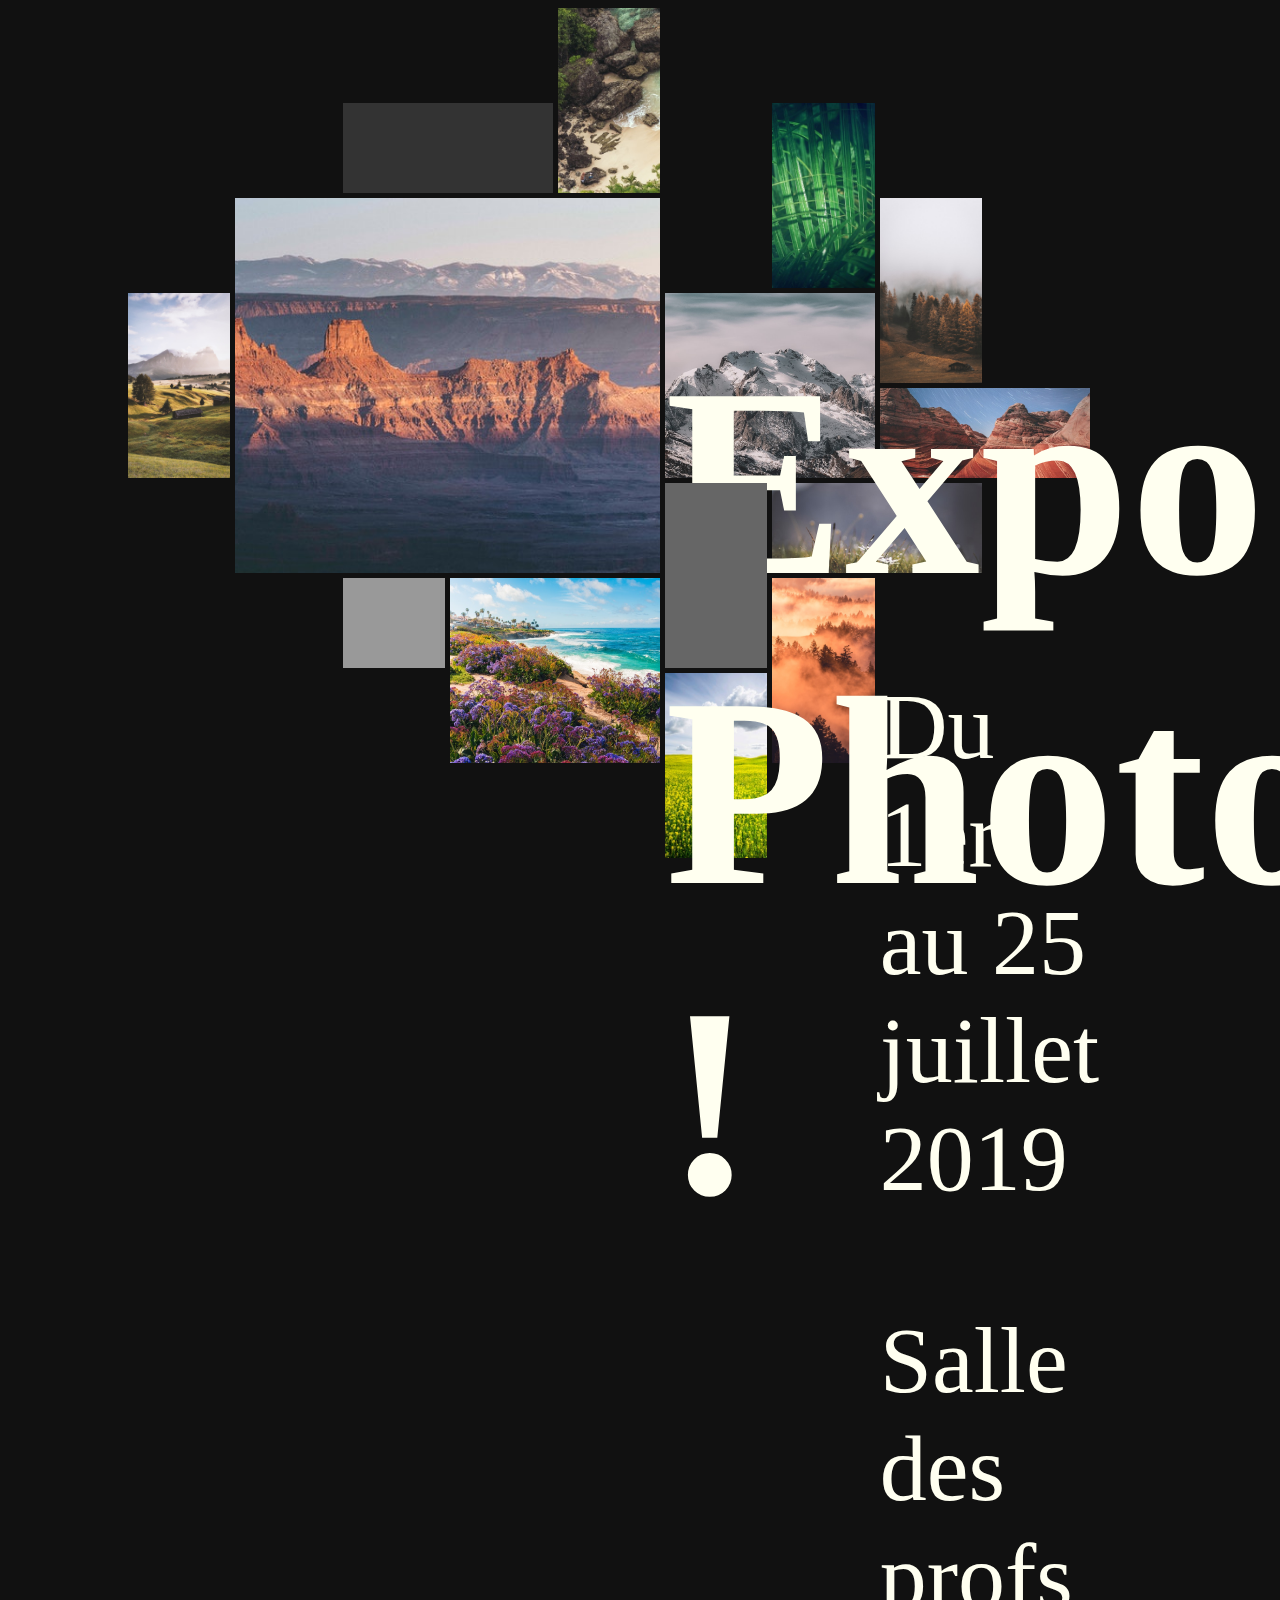
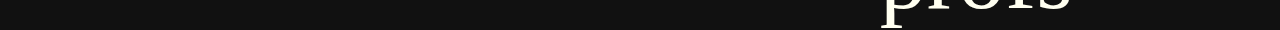
==== index.html @ 16495965 "Add files via upload" ====
<!DOCTYPE html>
<html lang="en">
<head>
    <meta charset="UTF-8">
    <meta name="viewport" content="width=device-width, initial-scale=1.0">
    <title>Document</title>
    <link rel="stylesheet" href="css/style.css">

</head>
<body>
    <header>

    </header>
    <main>
        <div class="grid-container">
            <div class="item img1">
                <img src="images/artem-beliaikin@4k-wallpaper-background-beautiful-853199.jpg">
            </div>
            <div class="item img2">
                <img src="images/artem-beliaikin@abstract-art-artistic-2490925.jpg" alt="">
            </div>
            <div class="item img3">
                <img src="images/ian-beckley@aerial-shot-bird-s-eye-view-canyon-2479904.jpg" alt="">
            </div>
             <div class="item img4">
                <img src="images/eberhard-grossgasteiger@4k-wallpaper-autumn-clouds-2310641.jpg" alt="">
            </div>
           <div class="item img5">
                <img src="images/eberhard-grossgasteiger@agriculture-cabin-clouds-2437291.jpg" alt="">
            </div>
            <div class="item img6">
                <img src="images/eberhard-grossgasteiger@cold-daylight-desktop-wallpaper-1366919.jpg" alt="">
            </div>
            <div class="item img7">
                <img src="images/ian-beckley@adventure-canyon-desert-2440080.jpg" alt="">
            </div>
            <div class="item img8">
                <img src="images/eberhard-grossgasteiger@4k-wallpaper-alpine-alpine-flower-2310640.jpg" alt="">
            </div> 
            <div class="item img9">
                <img src="images/ian-beckley@beach-flora-flowers-2440025.jpg" alt="">
            </div>
            <div class="item img10">
                <img src="images/ian-beckley@bright-dawn-evening-2440061.jpg" alt="">
            </div>
            <div class="item img11">
                <img src="images/ian-beckley@cloudiness-clouds-countryside-2440016.jpg" alt="">
            </div>
            <div class="item titre">
                <h2>Expo Photos !</h2>
            </div> 
            <div class="item text">
                <p>Du 1er au 25 juillet 2019</p>
                <p>Salle des profs</p>
            </div>
            <div class="item fond-gris-fonce"></div>
             <div class="item fond-gris-moyen"></div>
           <div class="item fond-gris-clair"></div>
        </div>
    </main>
    <footer>

    </footer>
</body>
</html>
---- css/style.css ----
/************** GENERAL ***********/
/* *{
    outline: 1px dashed red;
} */
body{
    background-color: #111111;
}
.grid-container{
    display: grid;
    grid-template-rows: repeat(4,1fr);
    grid-template-columns: repeat(7,1fr);
    grid-gap:5px;
}
.grid-container img{
    width:100%;
    height:100%;
    object-fit: cover;
}
 /* .grid-container .item{
    height: 400px;
}  */
/* .grid-container .img1{
   background-position: center;
    background-size: cover;
    background-repeat: no-repeat;
    background-image: url(../images/artem-beliaikin@4k-wallpaper-background-beautiful-853199.jpg);
} */
.grid-container .titre{
    font-size: 85px;
    grid-area: 3/1/4/7;
}
.grid-container .text{
    font-size: 50px;
    grid-area: 4/1/5/7;
}

.grid-container .item>h2, .grid-container .item>p{
    color: ivory;
}
.grid-container .fond-gris-fonce{
    background-color: #333333;
}
.grid-container .fond-gris-moyen{
    background-color: #666666 ;
}
.grid-container .fond-gris-clair{
    background-color: #999999 ;
}

@media screen and (min-width:768px) and (max-width:1024px){
    .grid-container{
        display: grid;
        grid-template-rows: repeat(3,1fr);
    }
    .grid-container .titre{
        font-size: 50px;
        grid-area: 3/1/4/4;
    }
    .grid-container .text{
        font-size: 32px;
        grid-area: 3/5/4/8;
    }

}
@media screen and (min-width:1025px){
    .grid-container{
        margin:auto;
        display: grid;
        grid-template-rows: repeat(9,10%);
        grid-template-columns: repeat(9,10%);
        width:80vw;
        height:100vh;
    }

    /* .grid-container .item{
        height:2px;
    } */
    .grid-container .fond-gris-fonce{
        grid-area: 2/3/3/5;
    }
    .grid-container .img1{
        grid-area: 1/5/3/6;
    }
    .grid-container .img2{
        grid-area: 2/7/4/8;
    }
    .grid-container .img3{
        grid-area: 3/2/7/6;
       
    }
     .grid-container .img4{
        grid-area: 3/8/5/9;
    }
  
    .grid-container .img5{
        grid-area: 4/1/6/2;
    }
    .grid-container .img6{
        grid-area: 4/ 6/ 6/8 ;
    }
    
    .grid-container .img7{
        grid-area: 5/ 8/ 6/10 ;
       
    }
    .grid-container .img8{
        grid-area: 6/7 /7 /9 ;
    }
    .grid-container .img9{
        grid-area: 7/4 /9 /6 ; 
    }
    .grid-container .img10{
        grid-area: 7/7 /9 /8 ;
    }
    .grid-container .img11{
        grid-area: 8/6 /10/7;
    }
    .grid-container .fond-gris-moyen{
        grid-area: 6/6 /8/7 ;
    }
    .grid-container .fond-gris-clair{
        grid-area: 7/ 3/8 /4 ;
    }
    .grid-container .titre{
        grid-area: 2/6/4/8 ;
        font-size: 180px;
    }
    .grid-container .text{
        grid-area: 7/ 8/9 /10 ;
        font-size: 94px;
    }

}
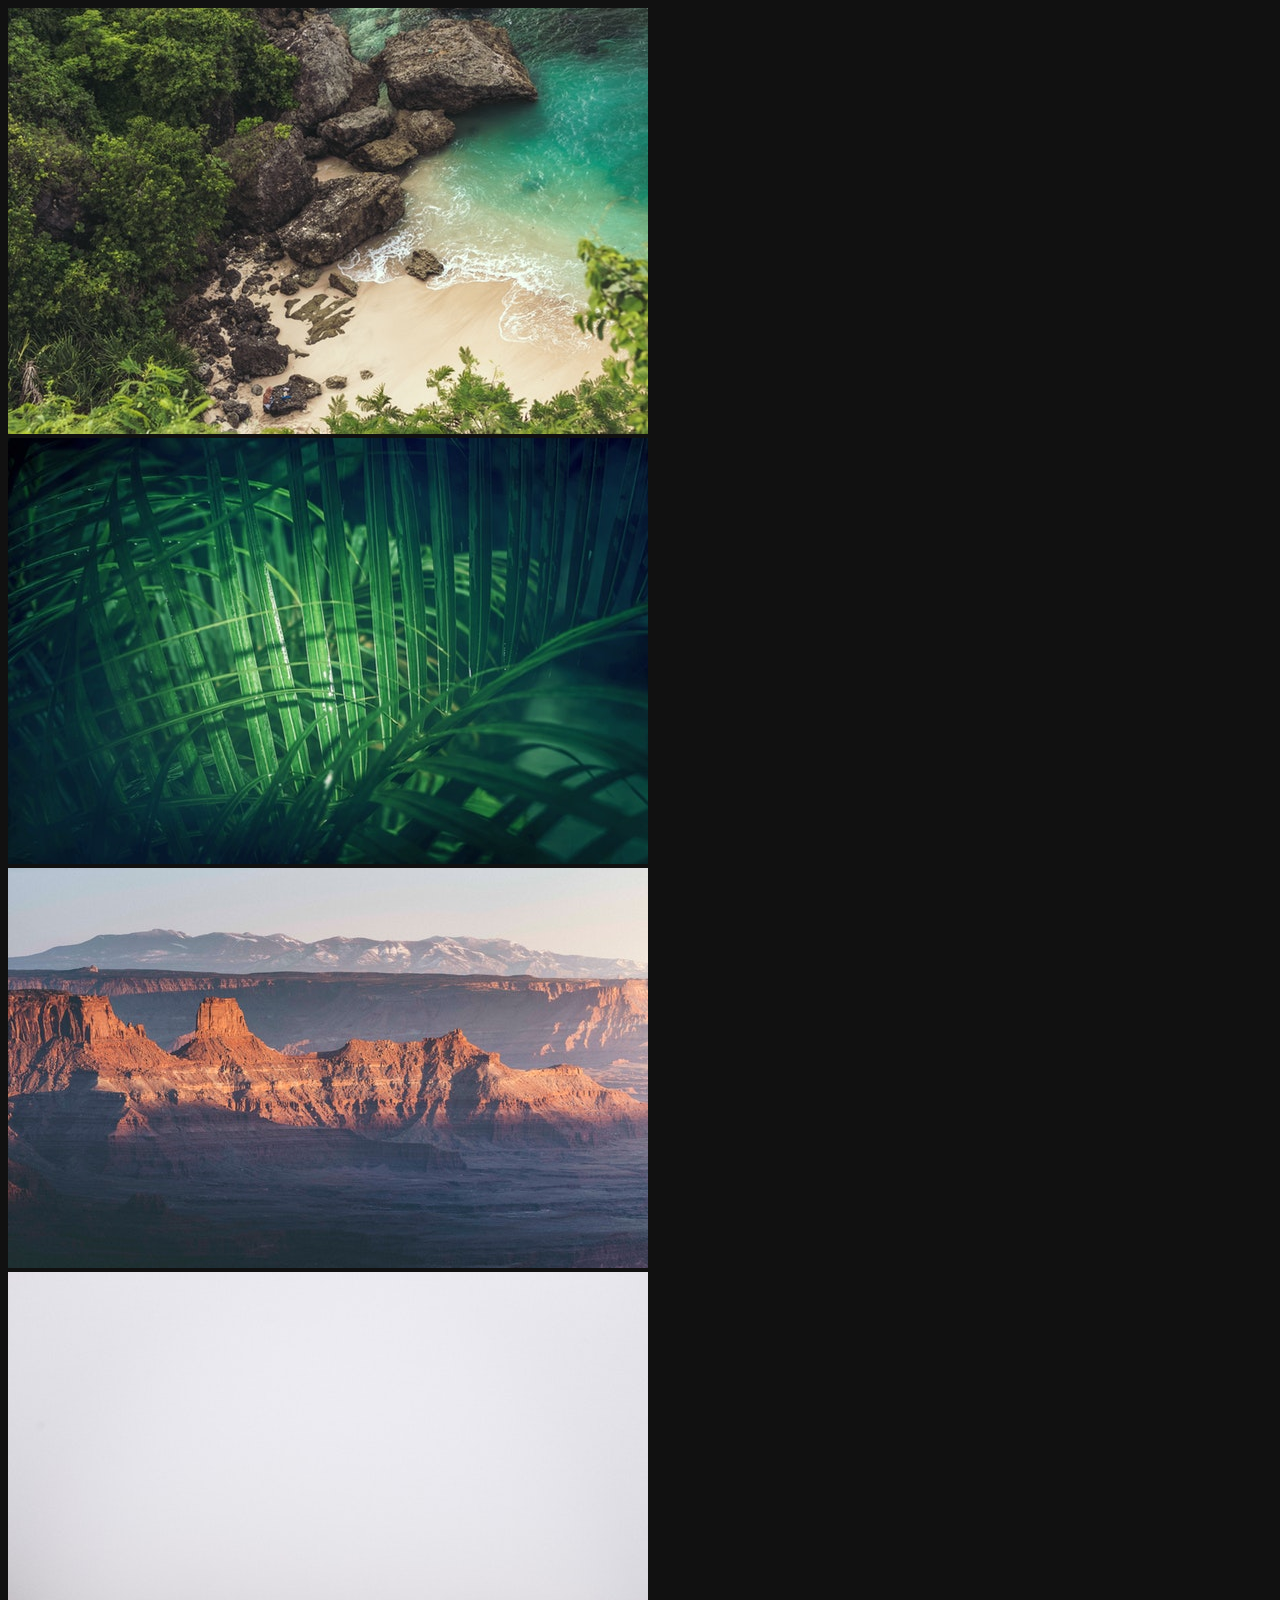
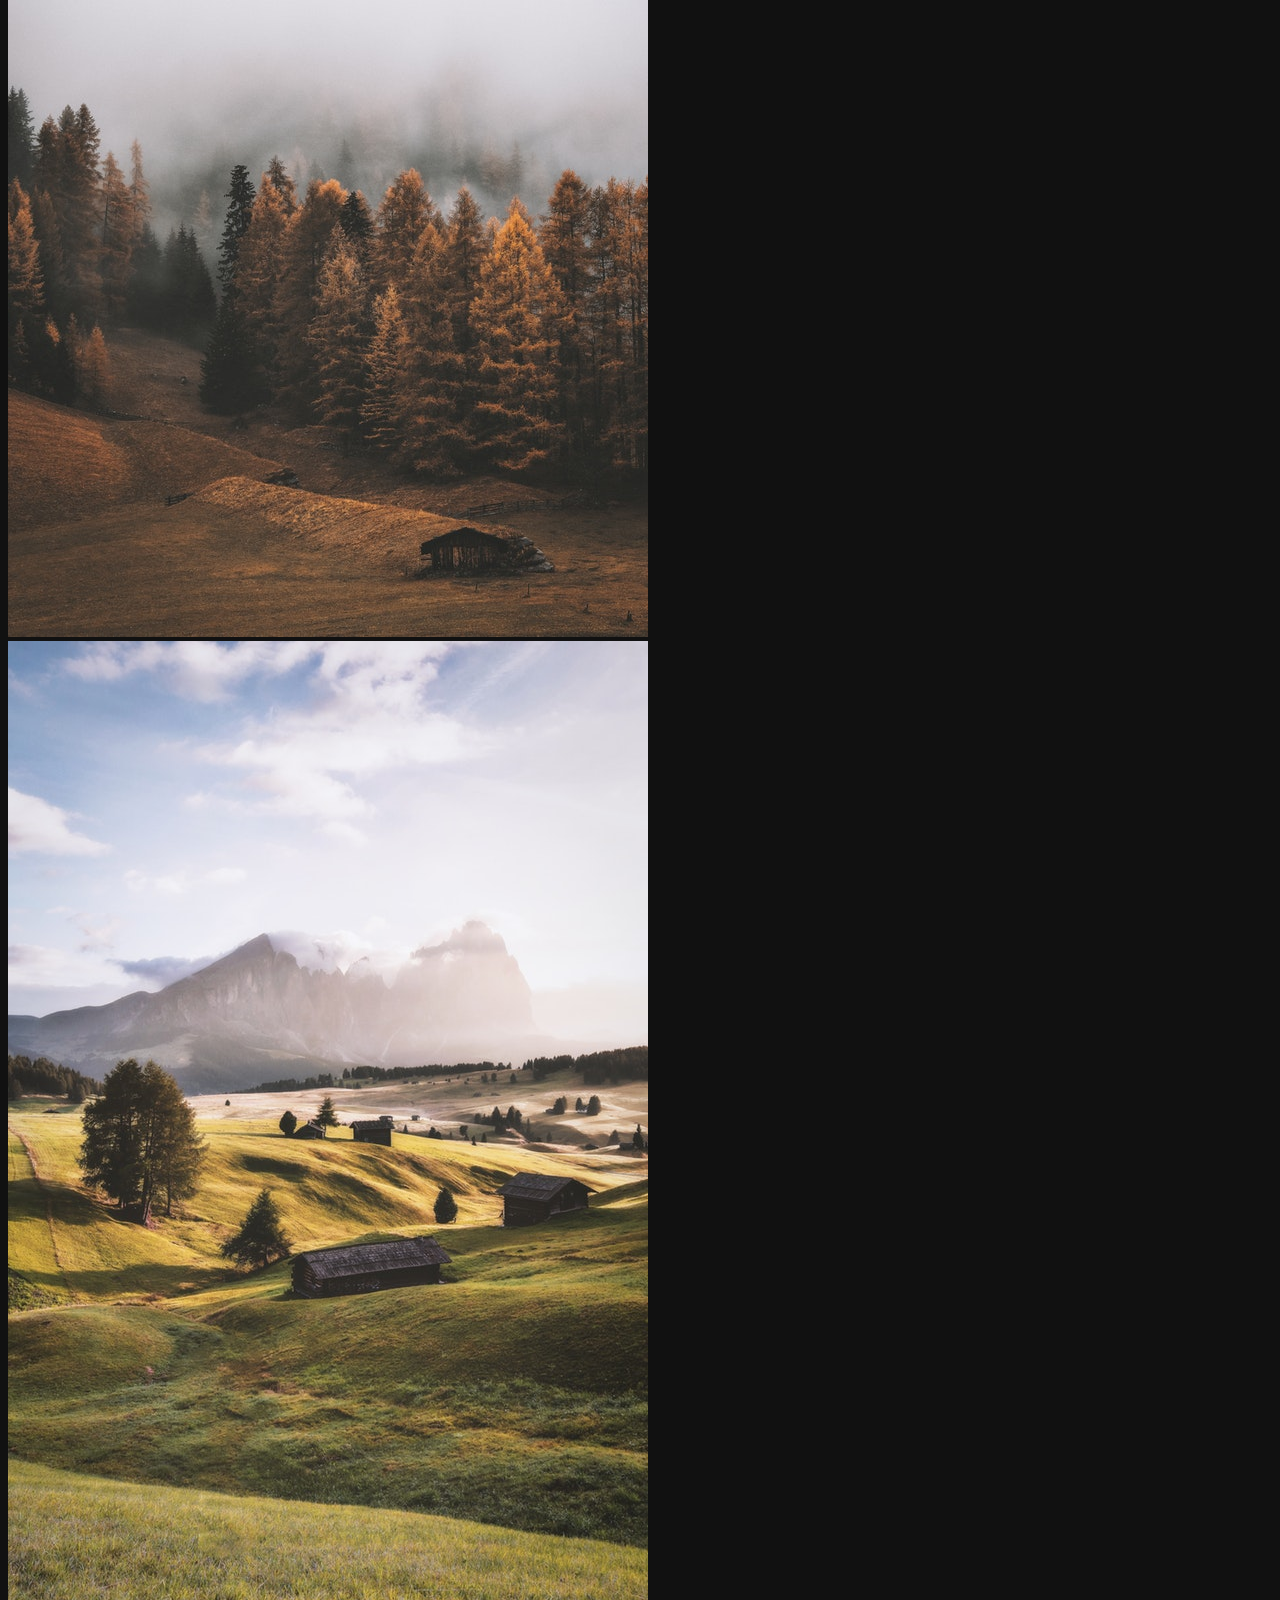
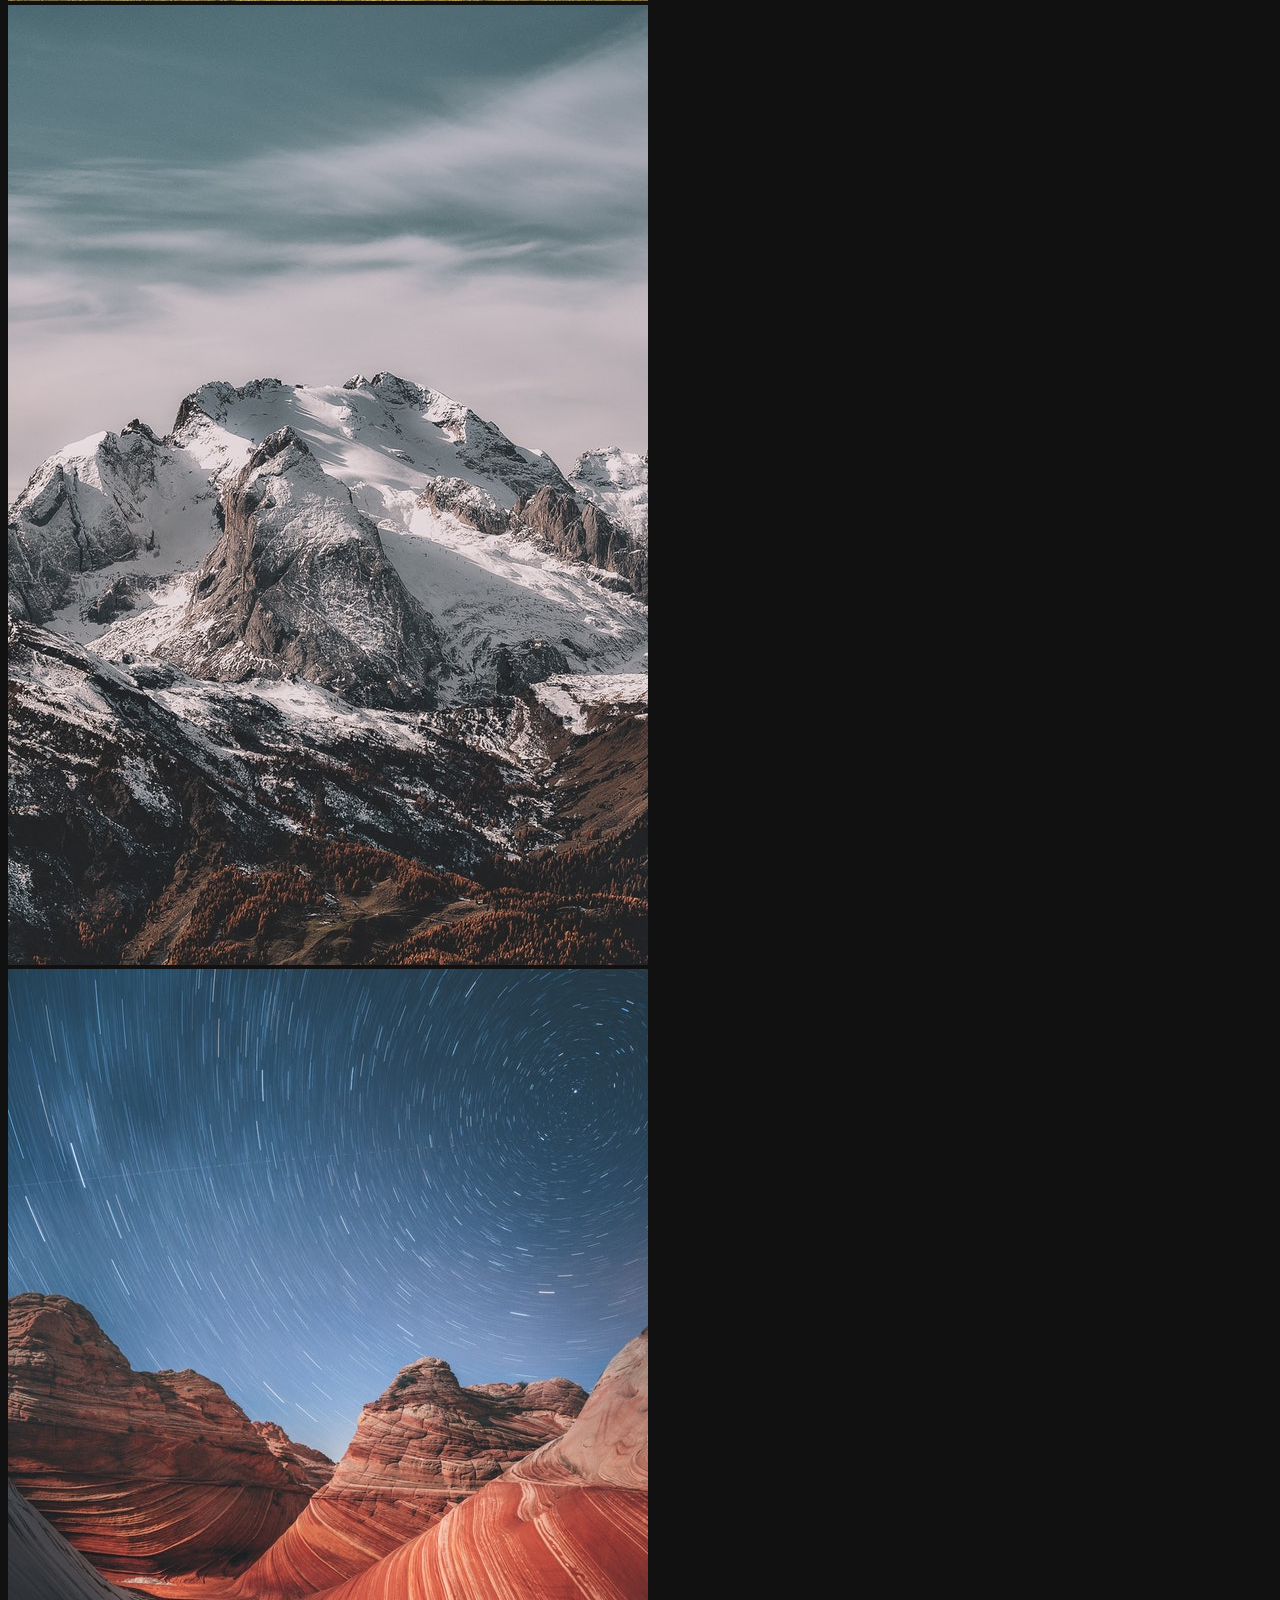
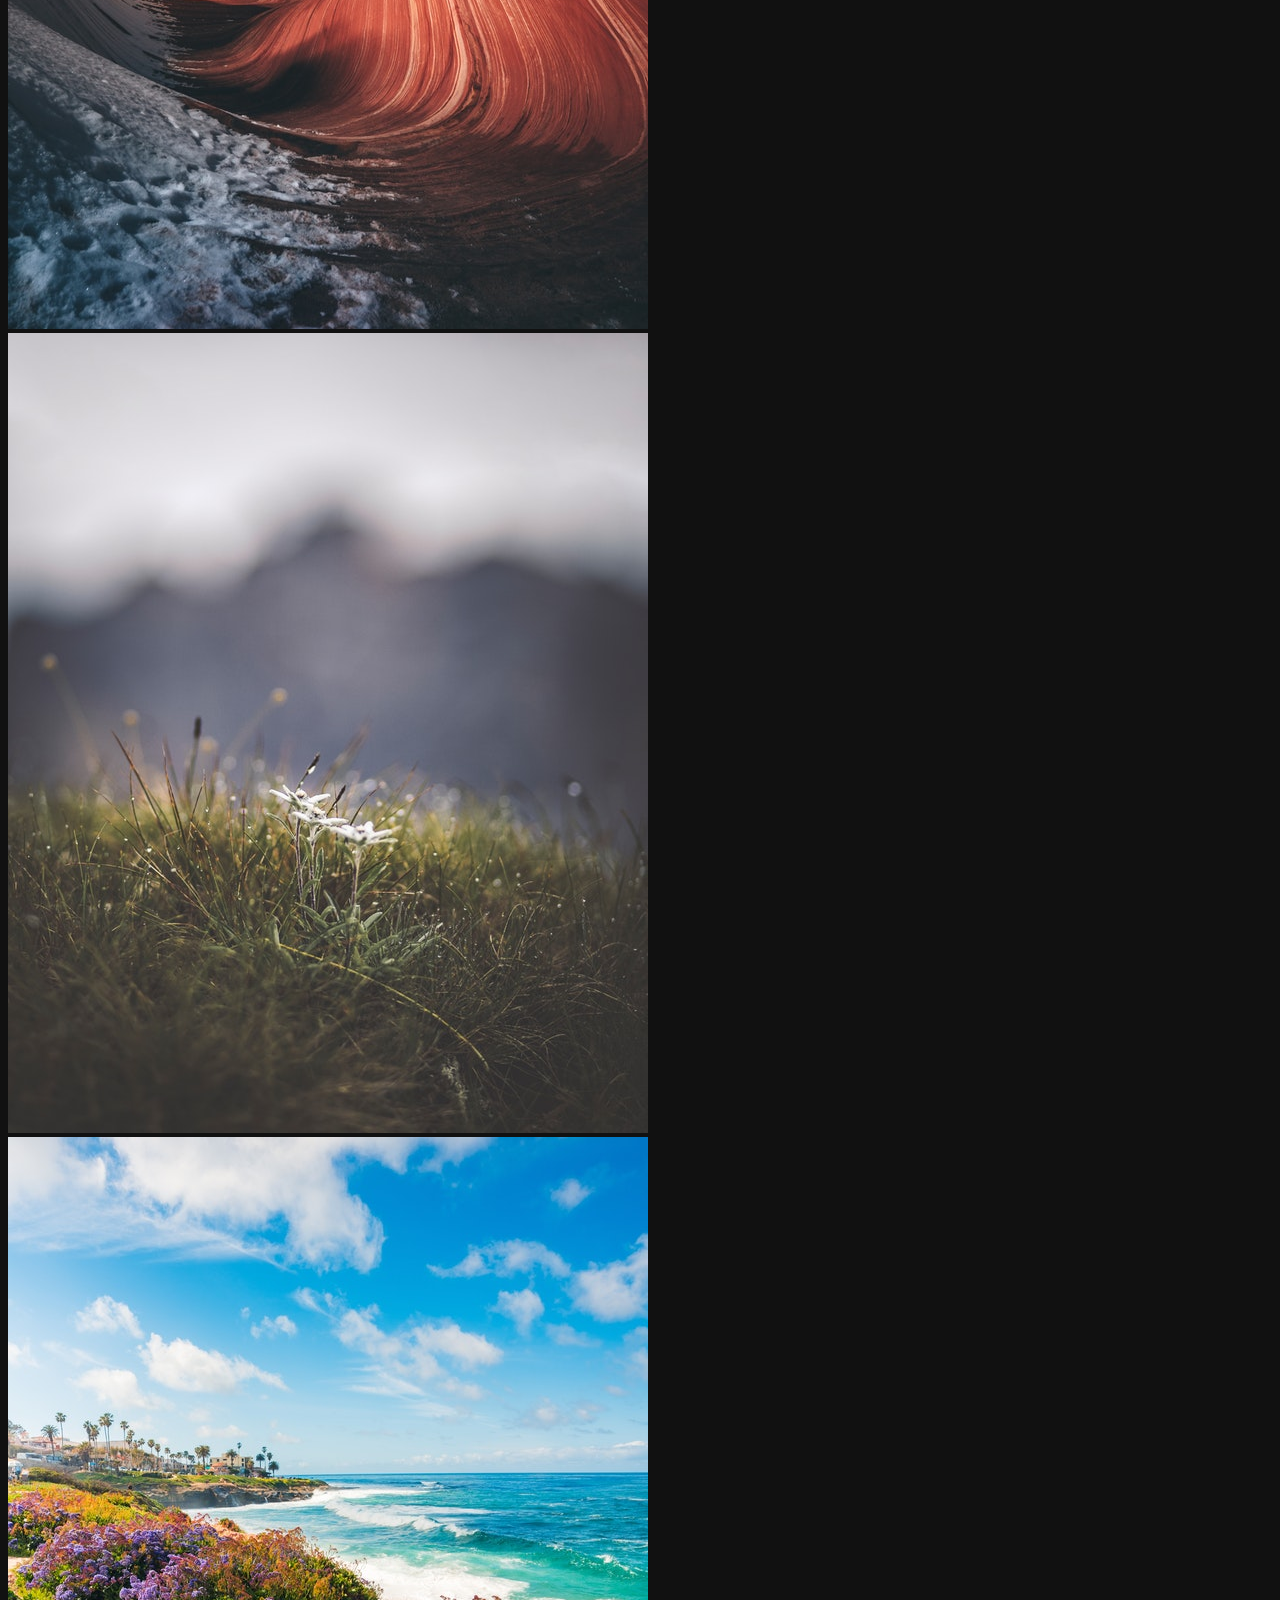
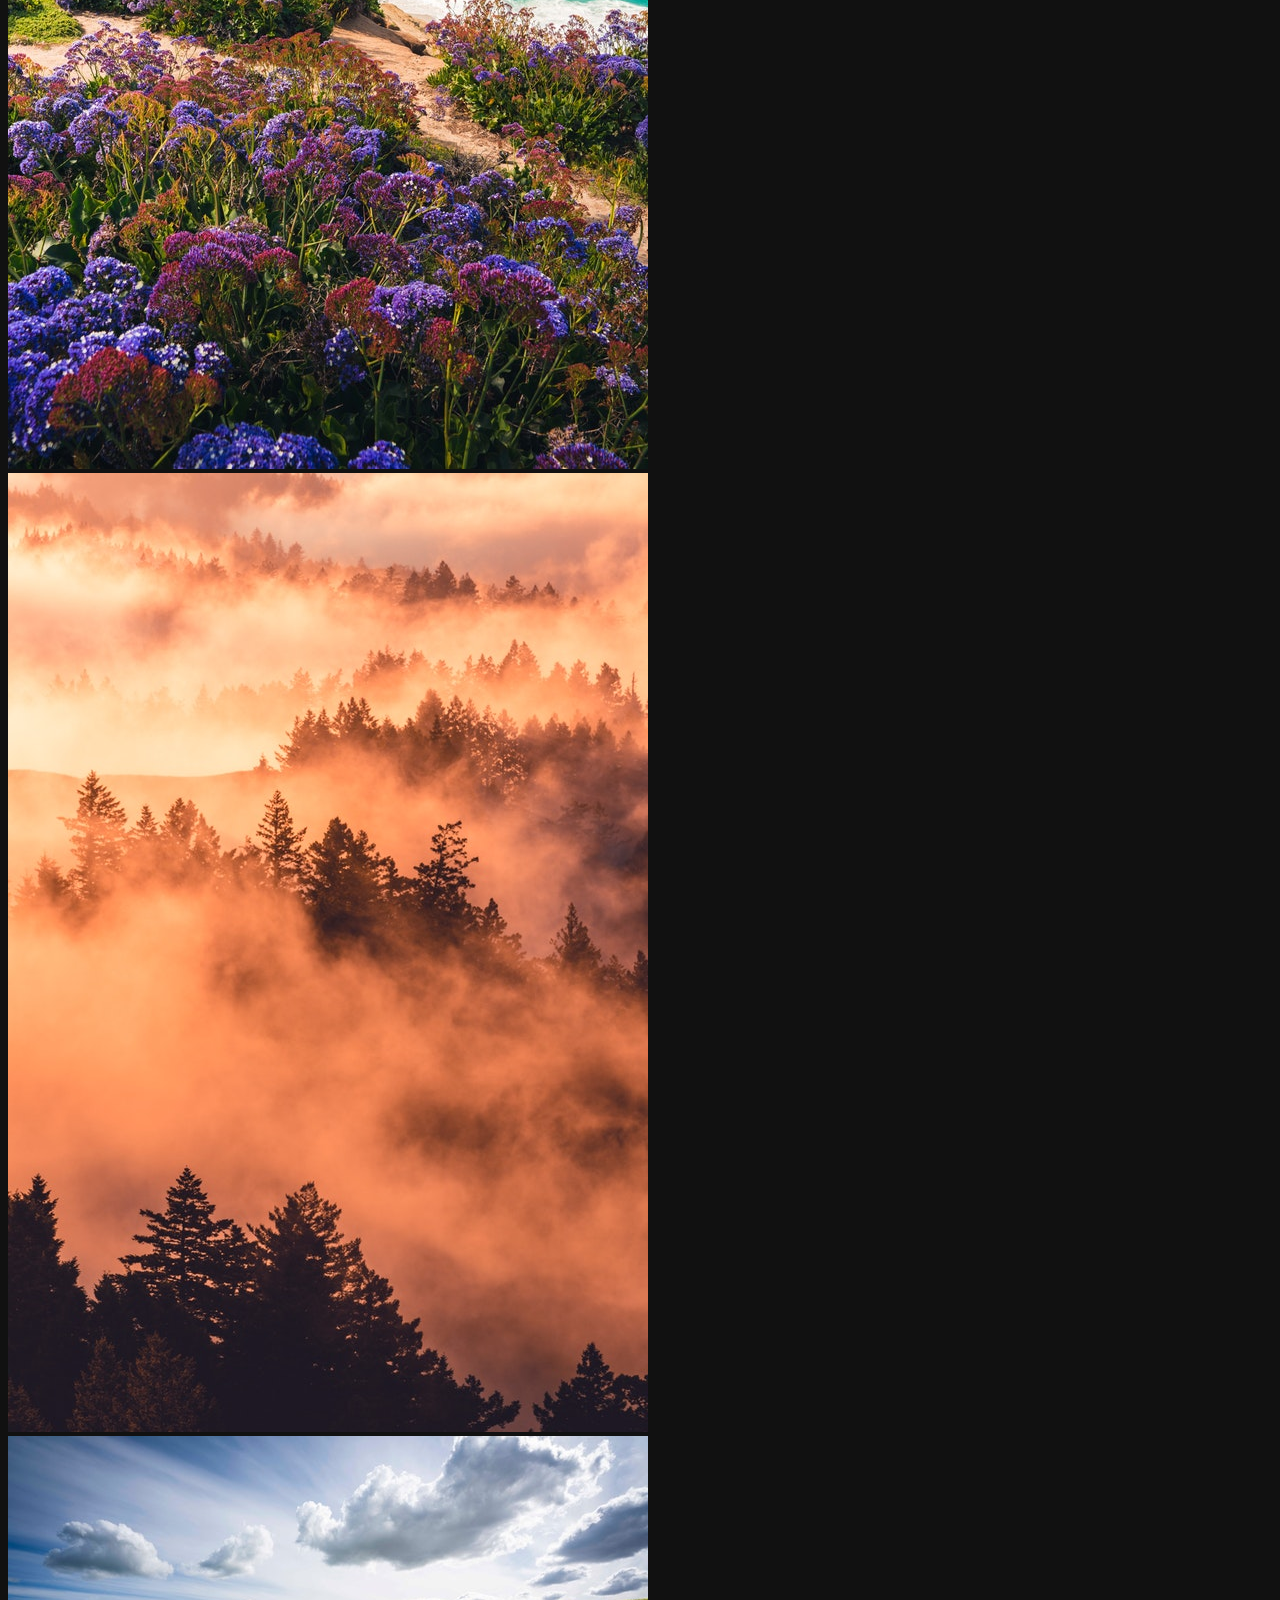
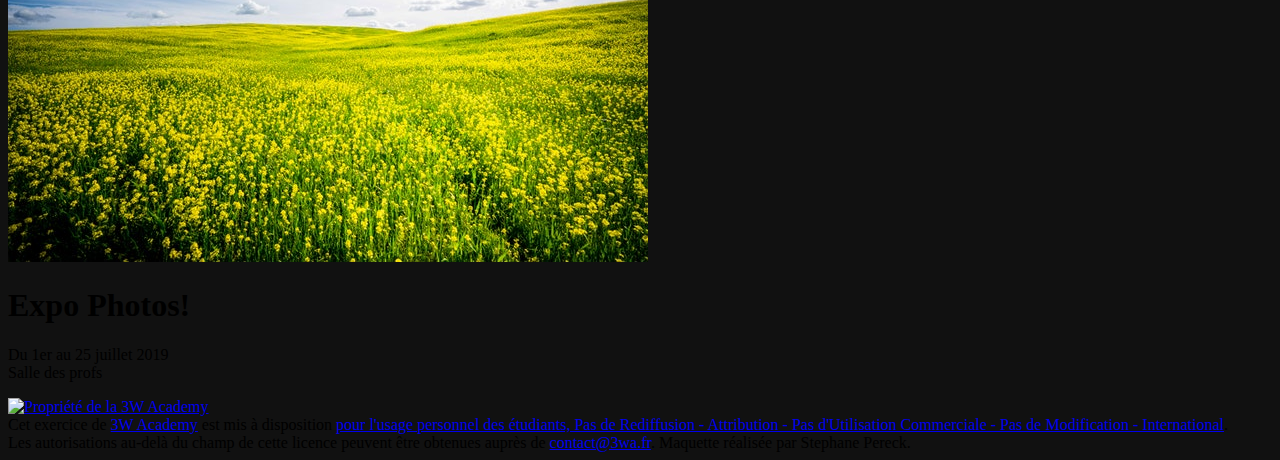
==== commit 0794f4d9: "Update index.html" ====
--- a/index.html
+++ b/index.html
@@ -1,65 +1,41 @@
-<!DOCTYPE html>
-<html lang="en">
+<!doctype html>
+<html lang="fr">
+
 <head>
-    <meta charset="UTF-8">
-    <meta name="viewport" content="width=device-width, initial-scale=1.0">
-    <title>Document</title>
-    <link rel="stylesheet" href="css/style.css">
+	<meta charset="UTF-8">
+	<meta name="viewport" content="width=device-width">
+	<title>PicArt</title>
+	<link rel="stylesheet" href="css/style.css">	
+</head>
 
-</head>
+
 <body>
-    <header>
+	<section class="grid">
+		<img class="photo-1" src="images/artem-beliaikin@4k-wallpaper-background-beautiful-853199.jpg">
+		<img class="photo-2" src="images/artem-beliaikin@abstract-art-artistic-2490925.jpg">
+		<img class="photo-3" src="images/ian-beckley@aerial-shot-bird-s-eye-view-canyon-2479904.jpg">
+		<img class="photo-4" src="images/eberhard-grossgasteiger@4k-wallpaper-autumn-clouds-2310641.jpg">
+		<img class="photo-5" src="images/eberhard-grossgasteiger@agriculture-cabin-clouds-2437291.jpg">
+		<img class="photo-6" src="images/eberhard-grossgasteiger@cold-daylight-desktop-wallpaper-1366919.jpg">
+		<img class="photo-7" src="images/ian-beckley@adventure-canyon-desert-2440080.jpg">
+		<img class="photo-8" src="images/eberhard-grossgasteiger@4k-wallpaper-alpine-alpine-flower-2310640.jpg">
+		<img class="photo-9" src="images/ian-beckley@beach-flora-flowers-2440025.jpg">
+		<img class="photo-10" src="images/ian-beckley@bright-dawn-evening-2440061.jpg">
+		<img class="photo-11" src="images/ian-beckley@cloudiness-clouds-countryside-2440016.jpg">
+		<div class="color-1"></div>
+		<div class="color-2"></div>
+		<div class="color-3"></div>
+		<h1 class="title">Expo Photos!</h1>
+		<p class="description">Du 1er au 25 juillet 2019<br>Salle des profs</p>
+	</section>
+	<footer class="license">
+		<a rel="license" href="https://3wa.fr/propriete-materiel-pedagogique/">
+			<img alt="Propriété de la 3W Academy" style="border-width:0" src="https://3wa.fr/wp-content/themes/3wa2015/img/logos/big.png" />
+		</a><br>
+		Cet exercice de <a href="https://3wa.fr">3W Academy</a> est mis à disposition <a rel="license" href="https://3wa.fr/propriete-materiel-pedagogique/">pour l'usage personnel des étudiants, 
+		Pas de Rediffusion - Attribution - Pas d'Utilisation Commerciale - Pas de Modification - International</a>.<br>
+		Les autorisations au-delà du champ de cette licence peuvent être obtenues auprès de <a href="mailto:contact@3wa.fr" rel="cc:morePermissions">contact@3wa.fr</a>. Maquette réalisée par Stephane Pereck.
+	</footer>
+</body>
 
-    </header>
-    <main>
-        <div class="grid-container">
-            <div class="item img1">
-                <img src="images/artem-beliaikin@4k-wallpaper-background-beautiful-853199.jpg">
-            </div>
-            <div class="item img2">
-                <img src="images/artem-beliaikin@abstract-art-artistic-2490925.jpg" alt="">
-            </div>
-            <div class="item img3">
-                <img src="images/ian-beckley@aerial-shot-bird-s-eye-view-canyon-2479904.jpg" alt="">
-            </div>
-             <div class="item img4">
-                <img src="images/eberhard-grossgasteiger@4k-wallpaper-autumn-clouds-2310641.jpg" alt="">
-            </div>
-           <div class="item img5">
-                <img src="images/eberhard-grossgasteiger@agriculture-cabin-clouds-2437291.jpg" alt="">
-            </div>
-            <div class="item img6">
-                <img src="images/eberhard-grossgasteiger@cold-daylight-desktop-wallpaper-1366919.jpg" alt="">
-            </div>
-            <div class="item img7">
-                <img src="images/ian-beckley@adventure-canyon-desert-2440080.jpg" alt="">
-            </div>
-            <div class="item img8">
-                <img src="images/eberhard-grossgasteiger@4k-wallpaper-alpine-alpine-flower-2310640.jpg" alt="">
-            </div> 
-            <div class="item img9">
-                <img src="images/ian-beckley@beach-flora-flowers-2440025.jpg" alt="">
-            </div>
-            <div class="item img10">
-                <img src="images/ian-beckley@bright-dawn-evening-2440061.jpg" alt="">
-            </div>
-            <div class="item img11">
-                <img src="images/ian-beckley@cloudiness-clouds-countryside-2440016.jpg" alt="">
-            </div>
-            <div class="item titre">
-                <h2>Expo Photos !</h2>
-            </div> 
-            <div class="item text">
-                <p>Du 1er au 25 juillet 2019</p>
-                <p>Salle des profs</p>
-            </div>
-            <div class="item fond-gris-fonce"></div>
-             <div class="item fond-gris-moyen"></div>
-           <div class="item fond-gris-clair"></div>
-        </div>
-    </main>
-    <footer>
-
-    </footer>
-</body>
-</html>+</html>
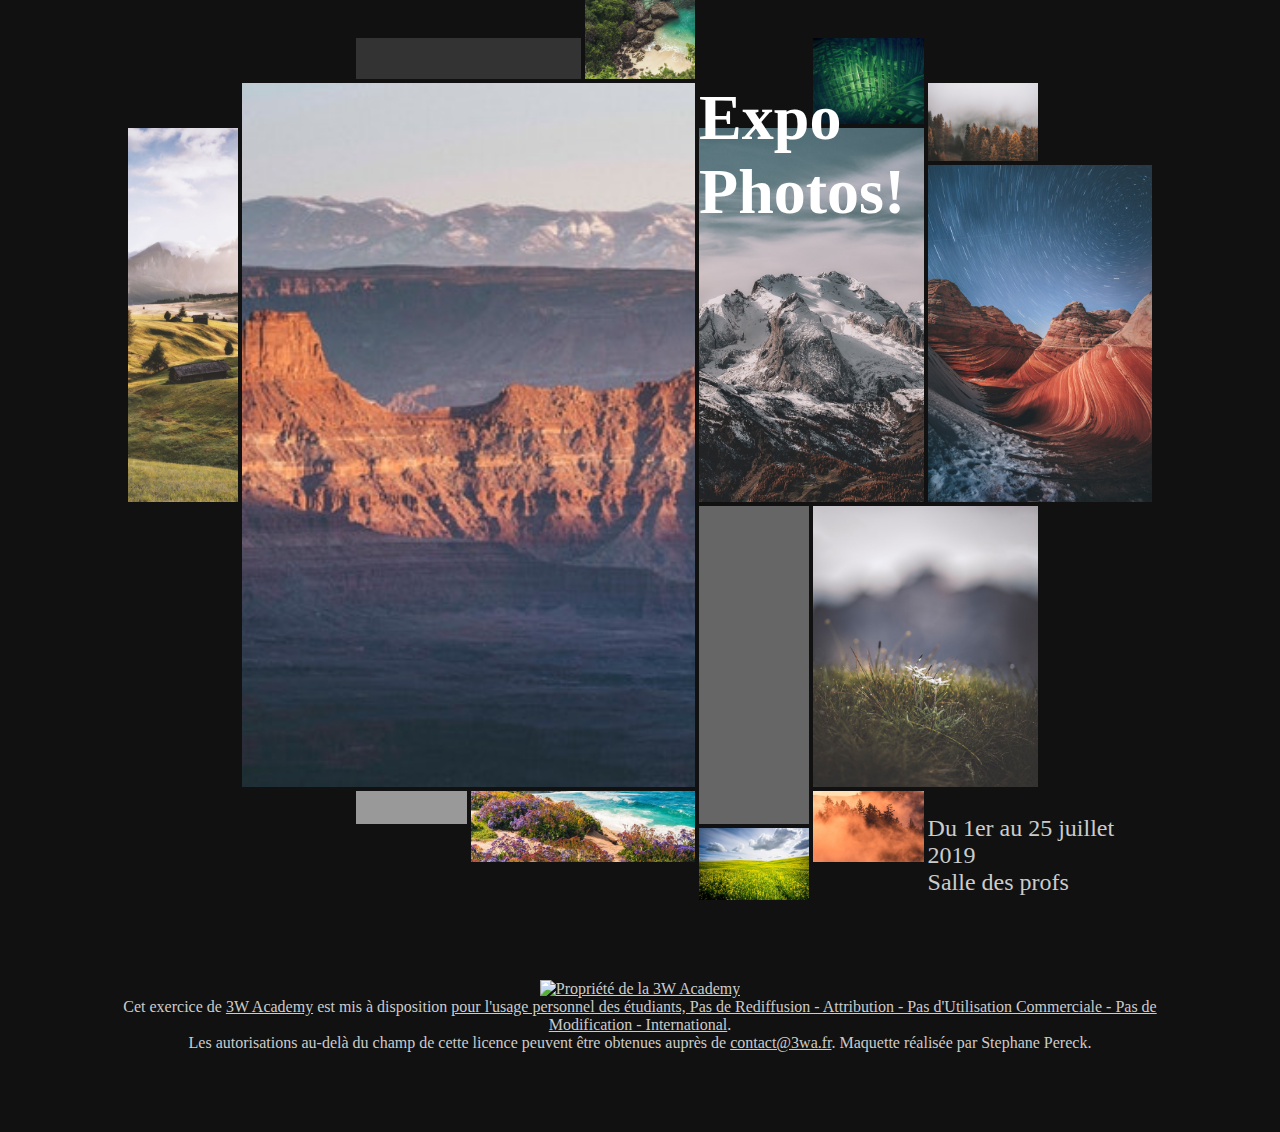
==== commit 83ef9824: "Rename grid.html to index.html" ====
--- a/index.html
+++ b/index.html
@@ -1,41 +1,41 @@
-<!doctype html>
-<html lang="fr">
-
-<head>
-	<meta charset="UTF-8">
-	<meta name="viewport" content="width=device-width">
-	<title>PicArt</title>
-	<link rel="stylesheet" href="css/style.css">	
-</head>
-
-
-<body>
-	<section class="grid">
-		<img class="photo-1" src="images/artem-beliaikin@4k-wallpaper-background-beautiful-853199.jpg">
-		<img class="photo-2" src="images/artem-beliaikin@abstract-art-artistic-2490925.jpg">
-		<img class="photo-3" src="images/ian-beckley@aerial-shot-bird-s-eye-view-canyon-2479904.jpg">
-		<img class="photo-4" src="images/eberhard-grossgasteiger@4k-wallpaper-autumn-clouds-2310641.jpg">
-		<img class="photo-5" src="images/eberhard-grossgasteiger@agriculture-cabin-clouds-2437291.jpg">
-		<img class="photo-6" src="images/eberhard-grossgasteiger@cold-daylight-desktop-wallpaper-1366919.jpg">
-		<img class="photo-7" src="images/ian-beckley@adventure-canyon-desert-2440080.jpg">
-		<img class="photo-8" src="images/eberhard-grossgasteiger@4k-wallpaper-alpine-alpine-flower-2310640.jpg">
-		<img class="photo-9" src="images/ian-beckley@beach-flora-flowers-2440025.jpg">
-		<img class="photo-10" src="images/ian-beckley@bright-dawn-evening-2440061.jpg">
-		<img class="photo-11" src="images/ian-beckley@cloudiness-clouds-countryside-2440016.jpg">
-		<div class="color-1"></div>
-		<div class="color-2"></div>
-		<div class="color-3"></div>
-		<h1 class="title">Expo Photos!</h1>
-		<p class="description">Du 1er au 25 juillet 2019<br>Salle des profs</p>
-	</section>
-	<footer class="license">
-		<a rel="license" href="https://3wa.fr/propriete-materiel-pedagogique/">
-			<img alt="Propriété de la 3W Academy" style="border-width:0" src="https://3wa.fr/wp-content/themes/3wa2015/img/logos/big.png" />
-		</a><br>
-		Cet exercice de <a href="https://3wa.fr">3W Academy</a> est mis à disposition <a rel="license" href="https://3wa.fr/propriete-materiel-pedagogique/">pour l'usage personnel des étudiants, 
-		Pas de Rediffusion - Attribution - Pas d'Utilisation Commerciale - Pas de Modification - International</a>.<br>
-		Les autorisations au-delà du champ de cette licence peuvent être obtenues auprès de <a href="mailto:contact@3wa.fr" rel="cc:morePermissions">contact@3wa.fr</a>. Maquette réalisée par Stephane Pereck.
-	</footer>
-</body>
-
-</html>
+<!doctype html>
+<html lang="fr">
+
+<head>
+	<meta charset="UTF-8">
+	<meta name="viewport" content="width=device-width">
+	<title>PicArt</title>
+	<link rel="stylesheet" href="css/style.css">	
+</head>
+
+
+<body>
+	<section class="grid">
+		<img class="photo-1" src="images/artem-beliaikin@4k-wallpaper-background-beautiful-853199.jpg">
+		<img class="photo-2" src="images/artem-beliaikin@abstract-art-artistic-2490925.jpg">
+		<img class="photo-3" src="images/ian-beckley@aerial-shot-bird-s-eye-view-canyon-2479904.jpg">
+		<img class="photo-4" src="images/eberhard-grossgasteiger@4k-wallpaper-autumn-clouds-2310641.jpg">
+		<img class="photo-5" src="images/eberhard-grossgasteiger@agriculture-cabin-clouds-2437291.jpg">
+		<img class="photo-6" src="images/eberhard-grossgasteiger@cold-daylight-desktop-wallpaper-1366919.jpg">
+		<img class="photo-7" src="images/ian-beckley@adventure-canyon-desert-2440080.jpg">
+		<img class="photo-8" src="images/eberhard-grossgasteiger@4k-wallpaper-alpine-alpine-flower-2310640.jpg">
+		<img class="photo-9" src="images/ian-beckley@beach-flora-flowers-2440025.jpg">
+		<img class="photo-10" src="images/ian-beckley@bright-dawn-evening-2440061.jpg">
+		<img class="photo-11" src="images/ian-beckley@cloudiness-clouds-countryside-2440016.jpg">
+		<div class="color-1"></div>
+		<div class="color-2"></div>
+		<div class="color-3"></div>
+		<h1 class="title">Expo Photos!</h1>
+		<p class="description">Du 1er au 25 juillet 2019<br>Salle des profs</p>
+	</section>
+	<footer class="license">
+		<a rel="license" href="https://3wa.fr/propriete-materiel-pedagogique/">
+			<img alt="Propriété de la 3W Academy" style="border-width:0" src="https://3wa.fr/wp-content/themes/3wa2015/img/logos/big.png" />
+		</a><br>
+		Cet exercice de <a href="https://3wa.fr">3W Academy</a> est mis à disposition <a rel="license" href="https://3wa.fr/propriete-materiel-pedagogique/">pour l'usage personnel des étudiants, 
+		Pas de Rediffusion - Attribution - Pas d'Utilisation Commerciale - Pas de Modification - International</a>.<br>
+		Les autorisations au-delà du champ de cette licence peuvent être obtenues auprès de <a href="mailto:contact@3wa.fr" rel="cc:morePermissions">contact@3wa.fr</a>. Maquette réalisée par Stephane Pereck.
+	</footer>
+</body>
+
+</html>
--- a/css/style.css
+++ b/css/style.css
@@ -1,133 +1,127 @@
-/************** GENERAL ***********/
-/* *{
-    outline: 1px dashed red;
-} */
-body{
-    background-color: #111111;
+/* GENERAL */
+body {
+    margin: 0;
+    padding: 0;
+    background-color: #111;
+    color: #ccc;
 }
-.grid-container{
+a {
+    color: #ccc;
+}
+
+/* MAIN */
+.grid {
     display: grid;
-    grid-template-rows: repeat(4,1fr);
-    grid-template-columns: repeat(7,1fr);
-    grid-gap:5px;
+    grid-template-rows: repeat(9, 1fr);
+    grid-template-columns: repeat(9, 1fr);
+    grid-gap: 4px;
+    width: 80vw;
+    height: 100vh;
+    margin: 0 auto;
 }
-.grid-container img{
-    width:100%;
-    height:100%;
+.grid [class*="photo"] {
+    width: 100%;
+    height: 100%;
     object-fit: cover;
 }
- /* .grid-container .item{
-    height: 400px;
-}  */
-/* .grid-container .img1{
-   background-position: center;
-    background-size: cover;
-    background-repeat: no-repeat;
-    background-image: url(../images/artem-beliaikin@4k-wallpaper-background-beautiful-853199.jpg);
-} */
-.grid-container .titre{
-    font-size: 85px;
-    grid-area: 3/1/4/7;
+/* row-start / col-start / row-end / col-end */
+.grid .photo-1 {
+    grid-area: 1 / 5 / 3 / 6;
 }
-.grid-container .text{
-    font-size: 50px;
-    grid-area: 4/1/5/7;
+.grid .photo-2 {
+    grid-area: 2 / 7 / 4 / 8;
+}
+.grid .photo-3 {
+    grid-area: 3 / 2 / 7 / 6;
+}
+.grid .photo-4 {
+    grid-area: 3 / 8 / 5 / 9;
+}
+.grid .photo-5 {
+    grid-area: 4 / 1 / 6 / 2;
+}
+.grid .photo-6 {
+    grid-area: 4 / 6 / 6 / 8;
+}
+.grid .photo-7 {
+    grid-area: 5 / 8 / 6 / 10;
+}
+.grid .photo-8 {
+    grid-area: 6 / 7 / 7 / 9;
+}
+.grid .photo-9 {
+    grid-area: 7 / 4 / 9 / 6;
+}
+.grid .photo-10 {
+    grid-area: 7 / 7 / 9 / 8;
+}
+.grid .photo-11 {
+    grid-area: 8 / 6 / 10 / 7;
+}
+.grid .color-1 {
+    grid-area: 2 / 3 / 3 / 5;
+    background-color: #333;
+}
+.grid .color-2 {
+    grid-area: 6 / 6 / 8 / 7;
+    background-color: #666;
+}
+.grid .color-3 {
+    grid-area: 7 / 3 / 8 / 4;
+    background-color: #999;
+}
+.grid .title {
+    grid-area: 2 / 6 / 4 / 8;
+    font-size: 4em;
+    color: #fff;
+}
+.grid .description {
+    grid-area: 7 / 8 / 10 / 10;
+    font-size: 1.5em;
 }
 
-.grid-container .item>h2, .grid-container .item>p{
-    color: ivory;
-}
-.grid-container .fond-gris-fonce{
-    background-color: #333333;
-}
-.grid-container .fond-gris-moyen{
-    background-color: #666666 ;
-}
-.grid-container .fond-gris-clair{
-    background-color: #999999 ;
+/* FOOTER */
+.license {
+    margin: 5em;
+    text-align: center;
 }
 
-@media screen and (min-width:768px) and (max-width:1024px){
-    .grid-container{
-        display: grid;
-        grid-template-rows: repeat(3,1fr);
+@media screen and (min-width: 480px) and (max-width: 960px) {
+    .grid {
+        grid-template-rows: repeat(3, 1fr);
+        grid-template-columns: repeat(7, 1fr);
     }
-    .grid-container .titre{
-        font-size: 50px;
-        grid-area: 3/1/4/4;
+    .grid [class*="photo"],
+    .grid [class*="color"] {
+        grid-area: auto;
     }
-    .grid-container .text{
-        font-size: 32px;
-        grid-area: 3/5/4/8;
+    .grid .title {
+        grid-area: 3 / 1 / 4 / 4;
+        font-size: 4em;
+        color: #fff;
     }
+    .grid .description {
+        grid-area: 3 / 5 / 4 / 7;
+        font-size: 1.5em;
+    }
+}
 
-}
-@media screen and (min-width:1025px){
-    .grid-container{
-        margin:auto;
-        display: grid;
-        grid-template-rows: repeat(9,10%);
-        grid-template-columns: repeat(9,10%);
-        width:80vw;
-        height:100vh;
+@media screen and (max-width: 480px) {
+    .grid {
+        grid-template-rows: repeat(4, 1fr);
+        grid-template-columns: repeat(7, 1fr);
     }
-
-    /* .grid-container .item{
-        height:2px;
-    } */
-    .grid-container .fond-gris-fonce{
-        grid-area: 2/3/3/5;
+    .grid [class*="photo"],
+    .grid [class*="color"] {
+        grid-area: auto;
     }
-    .grid-container .img1{
-        grid-area: 1/5/3/6;
+    .grid .title {
+        grid-area: 3 / 1 / 4 / 7;
+        font-size: 4em;
+        color: #fff;
     }
-    .grid-container .img2{
-        grid-area: 2/7/4/8;
+    .grid .description {
+        grid-area: 4 / 1 / 5 / 8;
+        font-size: 1.5em;
     }
-    .grid-container .img3{
-        grid-area: 3/2/7/6;
-       
-    }
-     .grid-container .img4{
-        grid-area: 3/8/5/9;
-    }
-  
-    .grid-container .img5{
-        grid-area: 4/1/6/2;
-    }
-    .grid-container .img6{
-        grid-area: 4/ 6/ 6/8 ;
-    }
-    
-    .grid-container .img7{
-        grid-area: 5/ 8/ 6/10 ;
-       
-    }
-    .grid-container .img8{
-        grid-area: 6/7 /7 /9 ;
-    }
-    .grid-container .img9{
-        grid-area: 7/4 /9 /6 ; 
-    }
-    .grid-container .img10{
-        grid-area: 7/7 /9 /8 ;
-    }
-    .grid-container .img11{
-        grid-area: 8/6 /10/7;
-    }
-    .grid-container .fond-gris-moyen{
-        grid-area: 6/6 /8/7 ;
-    }
-    .grid-container .fond-gris-clair{
-        grid-area: 7/ 3/8 /4 ;
-    }
-    .grid-container .titre{
-        grid-area: 2/6/4/8 ;
-        font-size: 180px;
-    }
-    .grid-container .text{
-        grid-area: 7/ 8/9 /10 ;
-        font-size: 94px;
-    }
-
 }